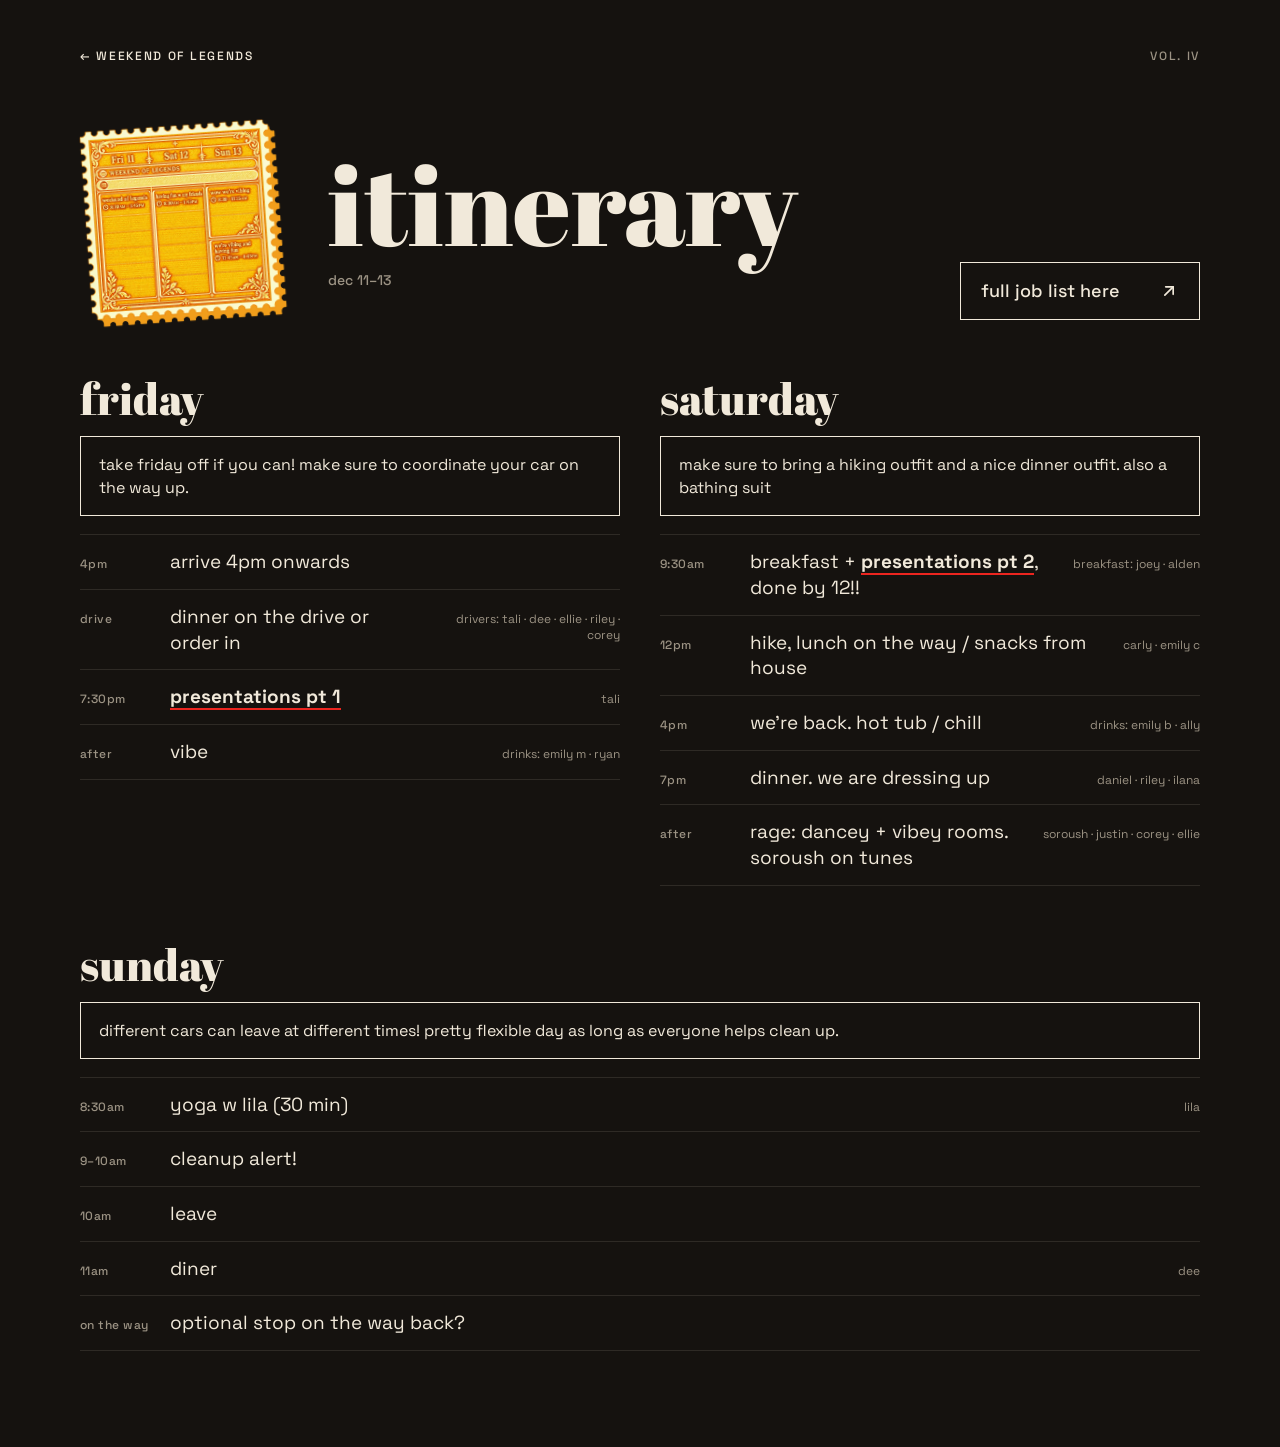
==== itinerary.html @ 61a7b04a "weekend of legends site: home, itinerary, prompt Co-Authored-By: Claude Opus 5.5 <noreply@anthropic." ====
<!doctype html>
<html lang="en">
<head>
<meta charset="utf-8">
<meta name="viewport" content="width=device-width, initial-scale=1">
<title>itinerary · Weekend of Legends</title>
<meta name="description" content="vol. iv · dec 11–13">
<meta property="og:title" content="Weekend of Legends">
<meta property="og:description" content="vol. iv · dec 11–13">
<meta name="theme-color" content="#15120F">
<link rel="icon" href="img/favicon.svg" type="image/svg+xml">
<link rel="preconnect" href="https://fonts.googleapis.com">
<link rel="preconnect" href="https://fonts.gstatic.com" crossorigin>
<link href="https://fonts.googleapis.com/css2?family=Abril+Fatface&family=Space+Grotesk:wght@400;500;600;700&family=Playfair+Display:wght@900&family=IBM+Plex+Mono:wght@500&display=swap" rel="stylesheet">
<link rel="stylesheet" href="styles.css">
</head>
<body>
<main class="page">
  <div class="wrap">
    <div class="topbar"><a class="back" href="index.html"><span>← weekend of legends</span></a><span>vol. iv</span></div>
    <div class="it-head">
      <img src="img/itinerary.webp" alt="" width="200" height="200">
      <div><h1>itinerary</h1><span class="sub">dec 11–13</span></div>
      <a class="box" href="https://app.notion.com/p/237a286248b04c03af60acd6c97fdad2?v=3fe288f46aa381138f2f000caa6b8c9f" target="_blank" rel="noopener">full job list here<svg aria-hidden="true" width="20" height="20" viewBox="0 0 24 24" fill="none" stroke-width="2" stroke-linecap="round" stroke-linejoin="round"><path d="M7 17L17 7"/><path d="M8 7h9v9"/></svg></a>
    </div>
    <div class="days">
    <section class="day">
      <h2>friday</h2>
      <p class="note">take friday off if you can! make sure to coordinate your car on the way up.</p>
      <div class="rows">
        <div class="row"><span class="t">4pm</span><span class="w">arrive 4pm onwards</span><span class="n"></span></div>
        <div class="row"><span class="t">drive</span><span class="w">dinner on the drive or order in</span><span class="n">drivers: tali · dee · ellie · riley · corey</span></div>
        <div class="row"><span class="t">7:30pm</span><span class="w"><a class="u u-red" href="prompt.html">presentations pt 1</a></span><span class="n">tali</span></div>
        <div class="row"><span class="t">after</span><span class="w">vibe</span><span class="n">drinks: emily m · ryan</span></div>
      </div>
    </section>
    <section class="day">
      <h2>saturday</h2>
      <p class="note">make sure to bring a hiking outfit and a nice dinner outfit. also a bathing suit</p>
      <div class="rows">
        <div class="row"><span class="t">9:30am</span><span class="w">breakfast + <a class="u u-red" href="prompt.html">presentations pt 2</a>, done by 12!!</span><span class="n">breakfast: joey · alden</span></div>
        <div class="row"><span class="t">12pm</span><span class="w">hike, lunch on the way / snacks from house</span><span class="n">carly · emily c</span></div>
        <div class="row"><span class="t">4pm</span><span class="w">we're back. hot tub / chill</span><span class="n">drinks: emily b · ally</span></div>
        <div class="row"><span class="t">7pm</span><span class="w">dinner. we are dressing up</span><span class="n">daniel · riley · ilana</span></div>
        <div class="row"><span class="t">after</span><span class="w">rage: dancey + vibey rooms. soroush on tunes</span><span class="n">soroush · justin · corey · ellie</span></div>
      </div>
    </section>
    <section class="day full">
      <h2>sunday</h2>
      <p class="note">different cars can leave at different times! pretty flexible day as long as everyone helps clean up.</p>
      <div class="rows">
        <div class="row"><span class="t">8:30am</span><span class="w">yoga w lila (30 min)</span><span class="n">lila</span></div>
        <div class="row"><span class="t">9–10am</span><span class="w">cleanup alert!</span><span class="n"></span></div>
        <div class="row"><span class="t">10am</span><span class="w">leave</span><span class="n"></span></div>
        <div class="row"><span class="t">11am</span><span class="w">diner</span><span class="n">dee</span></div>
        <div class="row"><span class="t">on the way</span><span class="w">optional stop on the way back?</span><span class="n"></span></div>
      </div>
    </section>
    </div>
  </div>
</main>
</body>
</html>
---- styles.css ----
:root {
  --bg: #15120F;
  --cr: #F1E9DA;
  --mu: #9C9384;
  --ln: #2E2A25;
  --red: #EC251F;
  --red-hi: #F0524A;
  --org: #F47A1F;
  --serif: 'Abril Fatface', Georgia, serif;
  --sans: 'Space Grotesk', system-ui, sans-serif;
  --mono: 'IBM Plex Mono', ui-monospace, monospace;
}

* { box-sizing: border-box; }
html { -webkit-text-size-adjust: 100%; }
body {
  margin: 0;
  background: var(--bg);
  color: var(--cr);
  font-family: var(--sans);
  -webkit-font-smoothing: antialiased;
}
a { color: var(--cr); }
img { display: block; max-width: 100%; height: auto; }

/* ---------- shared bits ---------- */
.eyebrow {
  font-size: 13px; font-weight: 500; letter-spacing: 0.16em;
  text-transform: uppercase; color: var(--mu);
}
.topbar {
  display: flex; justify-content: space-between; align-items: center;
  font-size: 12px; font-weight: 500; letter-spacing: 0.14em;
  text-transform: uppercase; color: var(--mu);
}
.back { text-decoration: none; }
.back:hover span, .back:focus-visible span {
  text-decoration: underline; text-decoration-color: var(--red);
  text-decoration-thickness: 2px; text-underline-offset: 4px;
}
.u {
  font-weight: 700; text-decoration: underline;
  text-decoration-thickness: 1.5px; text-underline-offset: 5px;
}
.u-red { text-decoration-color: var(--red); }
.u-org { text-decoration-color: var(--org); }

/* ---------- home ---------- */
.home-head {
  max-width: 1180px; margin: 0 auto; padding: 64px 32px 24px;
  display: flex; flex-direction: column; align-items: center; gap: 14px;
}
.home-head h1 {
  margin: 0; text-align: center; font-family: var(--serif); font-weight: 400;
  letter-spacing: -0.02em; font-size: clamp(44px, 9vw, 120px); line-height: 0.95;
}

@keyframes drop {
  from { opacity: 0; transform: translateY(-28px) rotate(calc(var(--r) * 3)); }
  to   { opacity: 1; transform: translateY(0) rotate(var(--r)); }
}
.stamps {
  max-width: 1180px; margin: 0 auto; padding: 40px 32px;
  display: flex; flex-wrap: wrap; justify-content: space-around;
  align-items: flex-start; gap: 48px 24px;
}
.st {
  text-decoration: none; display: flex; flex-direction: column;
  align-items: center; gap: 22px; text-align: center;
}
.st img {
  width: 236px; height: 236px;
  transform: rotate(var(--r));
  transition: transform .25s cubic-bezier(.2,.8,.2,1), filter .25s ease;
  animation: drop .6s cubic-bezier(.2,.8,.2,1) backwards;
  animation-delay: var(--d);
}
.st:hover img, .st:focus-visible img {
  transform: rotate(0deg) translate(-3px, -6px) scale(1.04);
  filter: drop-shadow(10px 13px 0 var(--sh));
}
.st:active img { transform: rotate(0deg) scale(.98); }
.st b { font-weight: 700; font-size: 22px; letter-spacing: -0.01em; line-height: 1; }

.links {
  max-width: 1180px; margin: 0 auto; padding: 24px 32px 72px;
  display: flex; flex-direction: column; gap: 32px;
}
.links-head {
  display: flex; align-items: baseline; justify-content: space-between; gap: 16px;
  border-bottom: 1px solid var(--ln); padding-bottom: 12px;
}
.links-head h2 { margin: 0; font-size: 26px; font-weight: 700; letter-spacing: -0.01em; }
.links-head p { margin: 0; font-size: 14px; font-weight: 500; }
.due { color: var(--red); font-weight: 700; }

.pms { display: flex; flex-wrap: wrap; justify-content: space-between; gap: 32px 20px; }
.pm {
  text-decoration: none; display: flex; flex-direction: column;
  align-items: center; gap: 12px; font-size: 14px; font-weight: 500;
}
.pm svg {
  width: 124px; height: 124px; color: var(--ink, var(--cr));
  transform: rotate(var(--r));
  transition: transform .2s cubic-bezier(.2,.8,.2,1), filter .2s ease;
}
.pm:hover svg, .pm:focus-visible svg {
  transform: rotate(0deg) translate(-2px, -4px) scale(1.05);
  filter: drop-shadow(7px 9px 0 var(--sh, var(--mu)));
}
.pm .ring { fill: none; stroke: currentColor; }
.pm .bg { fill: transparent; }
.pm.filled { --ink: var(--bg); --sh: var(--cr); font-weight: 600; }
.pm.filled .bg { fill: var(--red); }

/* ---------- itinerary ---------- */
.page { padding: 48px 32px 96px; }
.wrap { max-width: 1120px; margin: 0 auto; display: flex; flex-direction: column; gap: 56px; }
.it-head { display: flex; flex-wrap: wrap; align-items: center; gap: 24px 48px; }
.it-head img { width: 200px; height: 200px; transform: rotate(-4deg); filter: drop-shadow(6px 7px 0 #F39F1B); }
.it-head h1 { margin: 0; font-family: var(--serif); font-weight: 400; font-size: clamp(64px, 9vw, 112px); line-height: 0.95; }
.it-head .sub { display: block; margin-top: 14px; font-size: 14px; font-weight: 500; color: var(--mu); }
.box {
  margin-left: auto; align-self: flex-end; min-width: 240px;
  border: 1px solid var(--cr); padding: 16px 20px;
  display: flex; justify-content: space-between; align-items: center; gap: 14px;
  font-size: 18px; font-weight: 500; line-height: 1.35; text-decoration: none;
  transition: background-color .15s ease, color .15s ease;
}
.box svg { flex-shrink: 0; stroke: currentColor; }
.box:hover, .box:focus-visible { background: var(--red); color: var(--bg); }

.days { display: grid; grid-template-columns: repeat(2, minmax(0, 1fr)); gap: 56px 40px; align-items: start; }
.days .full { grid-column: 1 / -1; }
.day h2 { margin: 0 0 16px; font-family: var(--serif); font-weight: 400; font-size: 44px; line-height: 1; }
.note { border: 1px solid var(--cr); padding: 16px 18px; margin: 0 0 18px; font-size: 16px; line-height: 1.45; }
.rows { border-bottom: 1px solid var(--ln); }
.row {
  display: grid; grid-template-columns: 76px minmax(0, 1fr) auto;
  grid-template-areas: "t w n"; gap: 14px; align-items: baseline;
  padding: 14px 0; border-top: 1px solid var(--ln);
}
.row .t { grid-area: t; font-size: 12px; font-weight: 500; letter-spacing: 0.04em; color: var(--mu); }
.row .w { grid-area: w; font-size: 19px; line-height: 1.35; }
.row .n { grid-area: n; font-size: 12px; color: var(--mu); text-align: right; max-width: 190px; }

/* ---------- prompt ---------- */
.prompt { position: relative; max-width: 1080px; margin: 0 auto; padding: 64px 72px; min-height: 100vh; display: flex; flex-direction: column; overflow: hidden; }
.prompt .topbar { font-size: 14px; border-bottom: 1px solid var(--ln); padding-bottom: 14px; }
.portrait { position: absolute; top: 92px; right: 52px; width: 290px; height: 290px; transform: rotate(6deg); filter: drop-shadow(7px 8px 0 #3A342D); }
.theme-is { margin-top: 150px; font-size: 16px; font-weight: 500; letter-spacing: 0.16em; text-transform: uppercase; color: var(--mu); }
.prompt h1 { position: relative; margin: 18px 0 0; font-family: var(--serif); font-weight: 400; font-size: 124px; line-height: 0.9; }
.lede { position: relative; margin: 44px 0 0; font-size: 28px; line-height: 1.45; max-width: 780px; }
.lede .u { text-decoration-thickness: 2px; text-underline-offset: 6px; }
.rules { list-style: none; margin: 28px 0 0; padding: 0; display: flex; flex-direction: column; gap: 10px; font-size: 17px; font-weight: 500; }
.rules li::before { content: "✦ "; }
.foot { margin-top: auto; padding-top: 72px; display: flex; justify-content: space-between; align-items: flex-end; gap: 32px; }
.foot .label { font-size: 14px; font-weight: 500; letter-spacing: 0.16em; text-transform: uppercase; color: var(--mu); }
.foot .date { display: block; margin: 10px 0; font-weight: 700; font-size: 64px; letter-spacing: -0.02em; line-height: 1; color: var(--red); }
.foot .file { font-size: 16px; color: var(--mu); }
.sq {
  position: relative; display: flex; flex-direction: column; align-items: center; justify-content: center; gap: 9px;
  width: 176px; height: 176px; flex-shrink: 0; text-decoration: none; transform: rotate(-3deg);
  filter: drop-shadow(5px 6px 0 #2A2520); transition: transform .2s ease;
}
.sq > svg:first-child { position: absolute; inset: 0; width: 100%; height: 100%; }
.sq .sqbg { fill: var(--red); transition: fill .15s ease; }
.sq:hover, .sq:focus-visible { transform: rotate(0deg) scale(1.05); }
.sq:hover .sqbg, .sq:focus-visible .sqbg { fill: var(--red-hi); }
.sq span { position: relative; font-family: var(--serif); font-size: 40px; line-height: 0.95; text-align: center; color: var(--bg); }
.sq .arrow { position: relative; width: 32px; height: 32px; }

/* ---------- phone ---------- */
@media (max-width: 720px) {
  .home-head { padding: 40px 18px 0; gap: 10px; }
  .eyebrow { font-size: 10px; }
  .stamps { flex-direction: column; flex-wrap: nowrap; width: 100%; max-width: 310px; padding: 36px 0 0; gap: 0; }
  .st { width: 150px; gap: 12px; }
  .st:nth-child(odd) { align-self: flex-start; }
  .st:nth-child(even) { align-self: flex-end; margin-top: -48px; }
  .st:nth-child(3) { margin-top: -40px; }
  .st img { width: 122px; height: 122px; }
  .st b { font-size: 18px; }

  .links { padding: 30px 18px 48px; gap: 24px; }
  .links-head { flex-direction: column; align-items: flex-start; gap: 6px; padding-bottom: 10px; }
  .links-head h2 { font-size: 20px; }
  .links-head p { font-size: 12px; }
  .pms { justify-content: center; gap: 26px 0; }
  .pm { width: 33.33%; font-size: 11px; }
  .pm svg { width: 96px; height: 96px; }
  .pm.venmo { order: 3; }
  .pm.filled { order: 2; }
  .pm.car { order: 4; }
  .pm.beds { order: 5; }

  .page { padding: 40px 20px 72px; }
  .wrap { gap: 40px; }
  .topbar { font-size: 10px; }
  .it-head { gap: 18px 20px; }
  .it-head img { width: 110px; height: 110px; filter: drop-shadow(4px 5px 0 #F39F1B); }
  .it-head h1 { font-size: 56px; }
  .it-head .sub { margin-top: 8px; font-size: 12px; }
  .box { margin-left: 0; width: 100%; min-width: 0; font-size: 15px; padding: 14px 16px; }
  .days { grid-template-columns: 1fr; gap: 44px; }
  .day h2 { font-size: 36px; }
  .note { font-size: 14px; padding: 12px 14px; }
  .row { grid-template-columns: 62px minmax(0, 1fr); grid-template-areas: "t w" ". n"; row-gap: 3px; padding: 11px 0; }
  .row .t { font-size: 10px; }
  .row .w { font-size: 16px; }
  .row .n { font-size: 11px; text-align: left; max-width: none; }
  .row .n:empty { display: none; }

  .prompt { padding: 54px 24px 40px; }
  .prompt .topbar { font-size: 10px; padding-bottom: 10px; }
  .portrait { top: 96px; right: 18px; width: 150px; height: 150px; filter: drop-shadow(5px 6px 0 #3A342D); }
  .theme-is { margin-top: 150px; font-size: 11px; }
  .prompt h1 { margin-top: 10px; font-size: 72px; }
  .lede { margin-top: 24px; font-size: 17px; }
  .lede .u { text-decoration-thickness: 1.5px; text-underline-offset: 4px; }
  .rules { margin-top: 18px; gap: 6px; font-size: 13px; }
  .foot { padding-top: 48px; gap: 12px; }
  .foot .label { font-size: 10px; }
  .foot .date { font-size: 30px; line-height: 1.05; margin: 6px 0; }
  .foot .file { font-size: 10px; }
  .sq { width: 118px; height: 118px; gap: 6px; }
  .sq span { font-size: 26px; }
  .sq .arrow { width: 21px; height: 21px; }
}

@media (prefers-reduced-motion: reduce) {
  .st img { animation: none; }
  .st img, .pm svg, .sq, .box { transition: none; }
}

br.m { display: none; }
.foot .file { display: block; }
@media (max-width: 720px) { br.m { display: inline; } .foot .file { font-size: 10px; } }
@media (max-width: 720px) { .home-head h1 { font-size: 44px; max-width: 300px; line-height: 0.98; } }
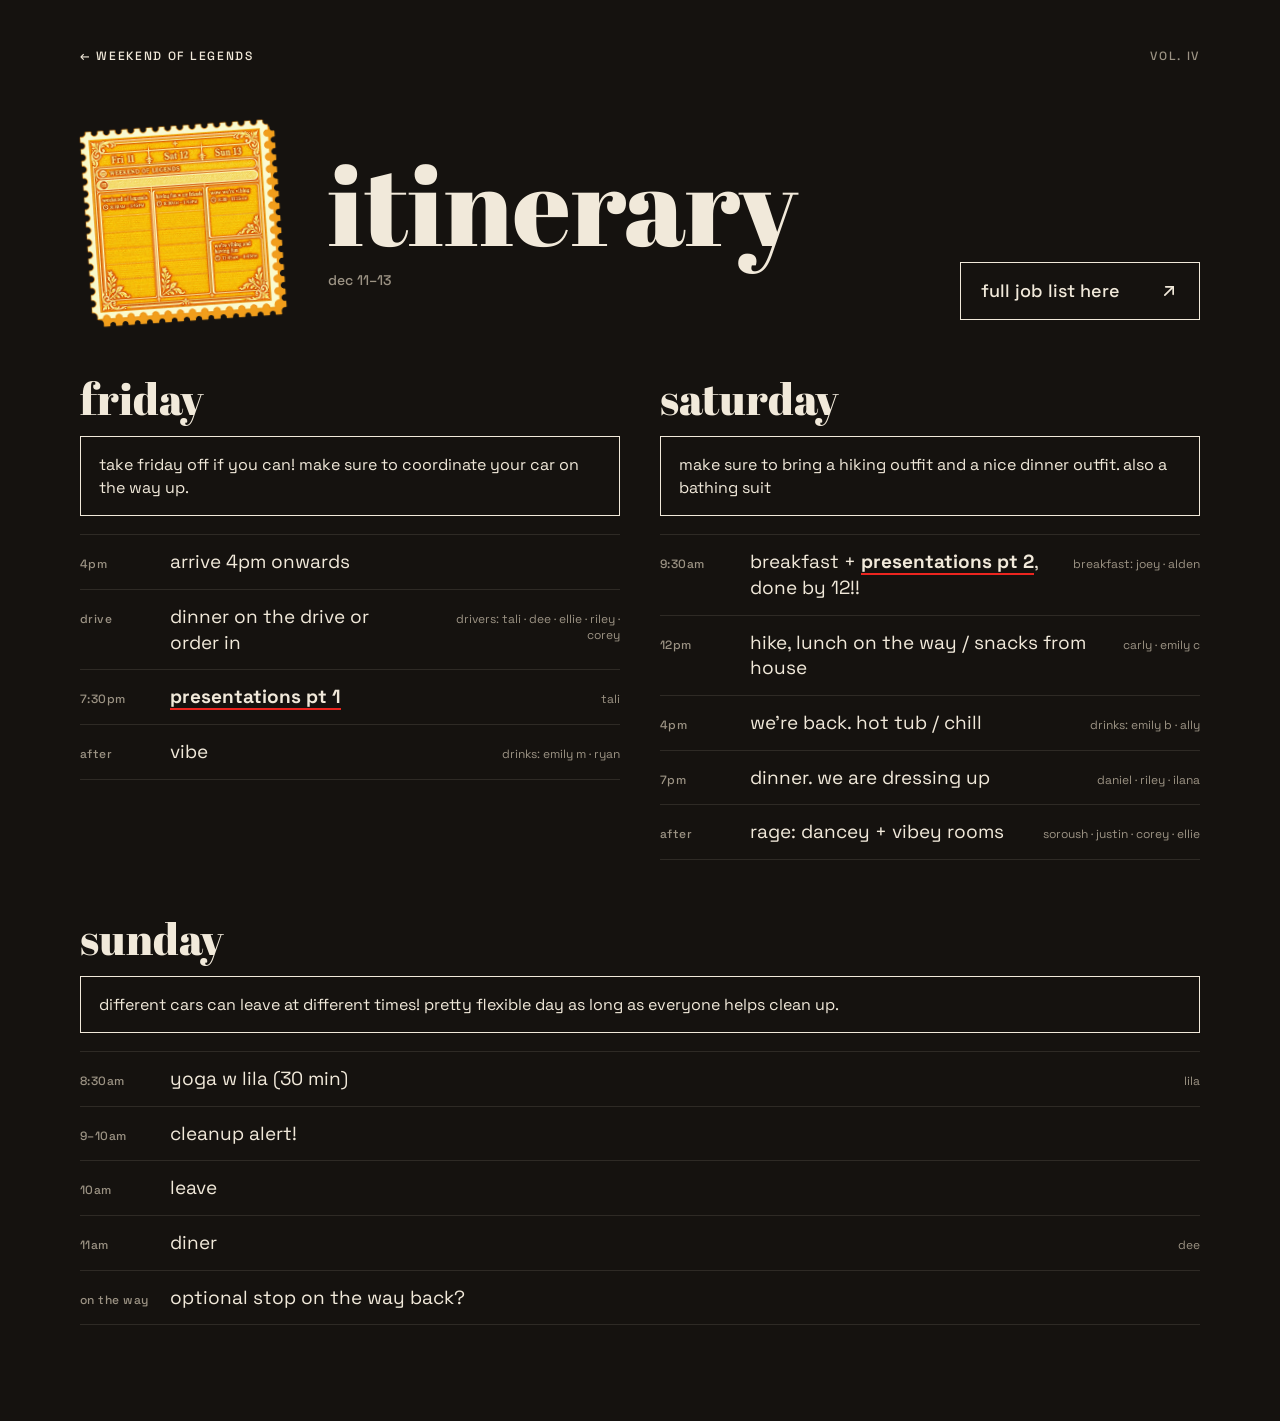
==== commit 6bf5a552: "itinerary: remove 'soroush on tunes' Co-Authored-By: Claude Opus 5.5 <noreply@anthropic.com> Claude-" ====
--- a/itinerary.html
+++ b/itinerary.html
@@ -42,7 +42,7 @@
         <div class="row"><span class="t">12pm</span><span class="w">hike, lunch on the way / snacks from house</span><span class="n">carly · emily c</span></div>
         <div class="row"><span class="t">4pm</span><span class="w">we're back. hot tub / chill</span><span class="n">drinks: emily b · ally</span></div>
         <div class="row"><span class="t">7pm</span><span class="w">dinner. we are dressing up</span><span class="n">daniel · riley · ilana</span></div>
-        <div class="row"><span class="t">after</span><span class="w">rage: dancey + vibey rooms. soroush on tunes</span><span class="n">soroush · justin · corey · ellie</span></div>
+        <div class="row"><span class="t">after</span><span class="w">rage: dancey + vibey rooms</span><span class="n">soroush · justin · corey · ellie</span></div>
       </div>
     </section>
     <section class="day full">
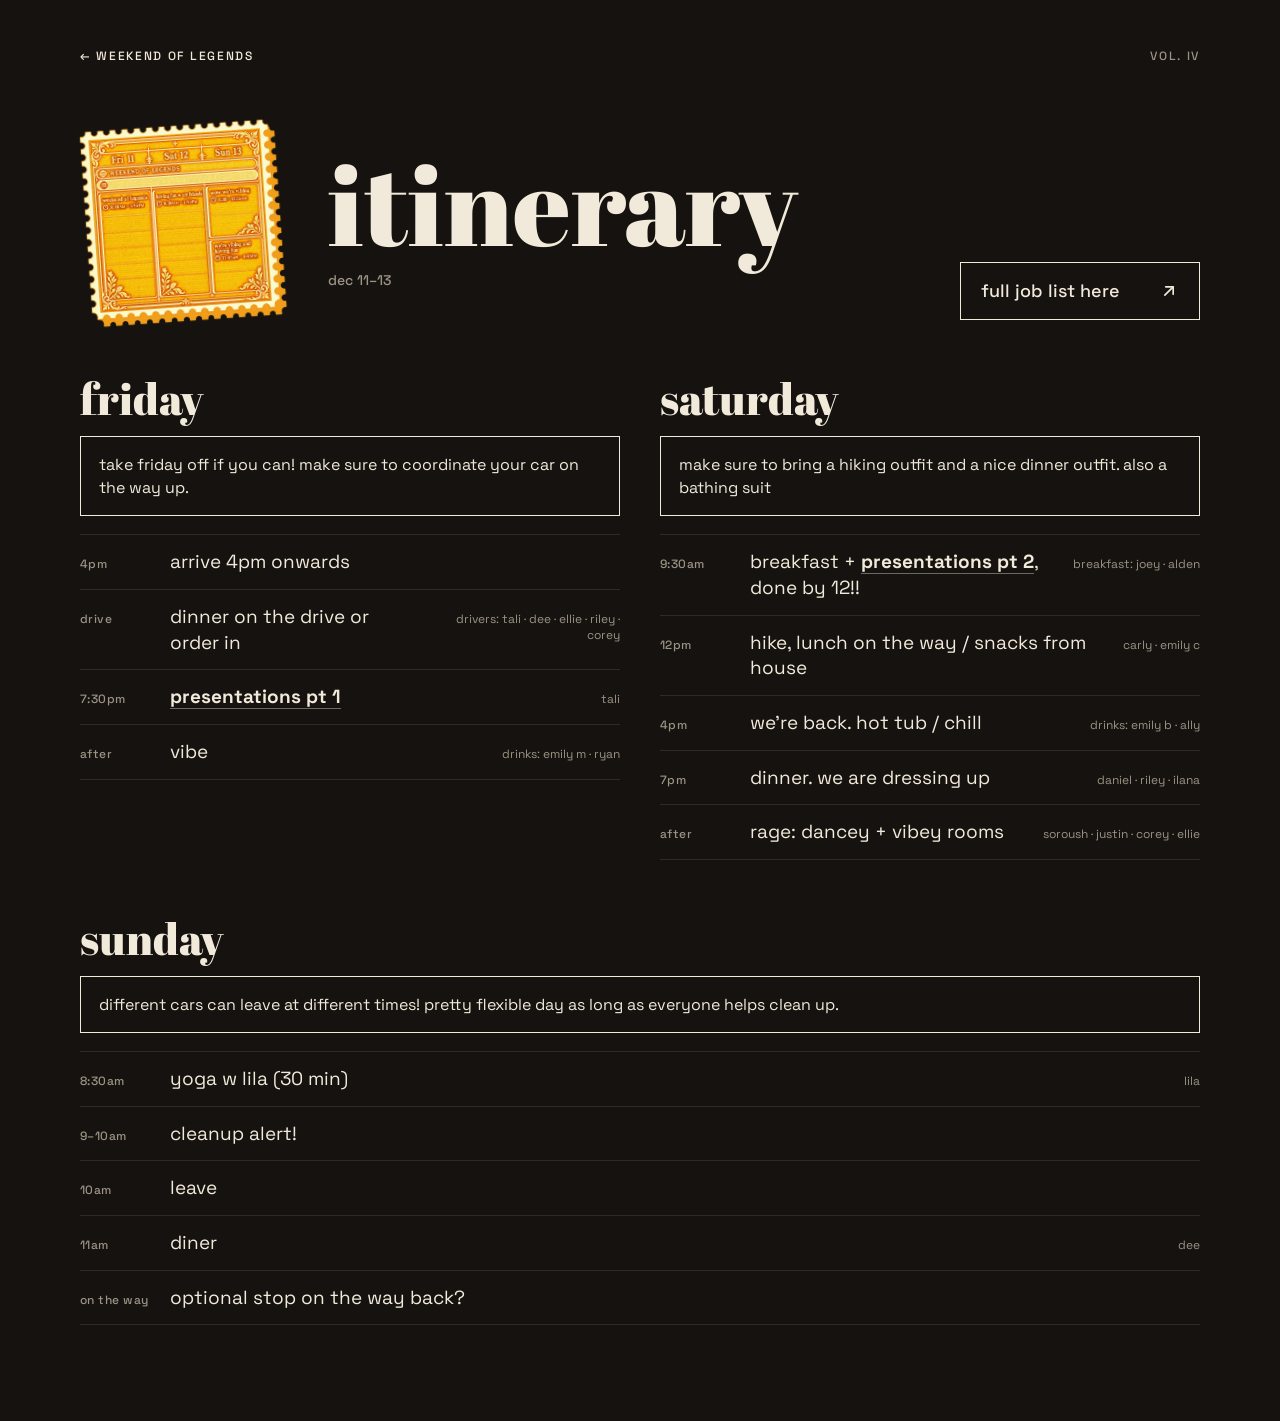
==== commit 0a9acb12: "itinerary: light white underline on presentations links Co-Authored-By: Claude Opus 5.5 <noreply@ant" ====
--- a/itinerary.html
+++ b/itinerary.html
@@ -30,7 +30,7 @@
       <div class="rows">
         <div class="row"><span class="t">4pm</span><span class="w">arrive 4pm onwards</span><span class="n"></span></div>
         <div class="row"><span class="t">drive</span><span class="w">dinner on the drive or order in</span><span class="n">drivers: tali · dee · ellie · riley · corey</span></div>
-        <div class="row"><span class="t">7:30pm</span><span class="w"><a class="u u-red" href="prompt.html">presentations pt 1</a></span><span class="n">tali</span></div>
+        <div class="row"><span class="t">7:30pm</span><span class="w"><a class="u u-lite" href="prompt.html">presentations pt 1</a></span><span class="n">tali</span></div>
         <div class="row"><span class="t">after</span><span class="w">vibe</span><span class="n">drinks: emily m · ryan</span></div>
       </div>
     </section>
@@ -38,7 +38,7 @@
       <h2>saturday</h2>
       <p class="note">make sure to bring a hiking outfit and a nice dinner outfit. also a bathing suit</p>
       <div class="rows">
-        <div class="row"><span class="t">9:30am</span><span class="w">breakfast + <a class="u u-red" href="prompt.html">presentations pt 2</a>, done by 12!!</span><span class="n">breakfast: joey · alden</span></div>
+        <div class="row"><span class="t">9:30am</span><span class="w">breakfast + <a class="u u-lite" href="prompt.html">presentations pt 2</a>, done by 12!!</span><span class="n">breakfast: joey · alden</span></div>
         <div class="row"><span class="t">12pm</span><span class="w">hike, lunch on the way / snacks from house</span><span class="n">carly · emily c</span></div>
         <div class="row"><span class="t">4pm</span><span class="w">we're back. hot tub / chill</span><span class="n">drinks: emily b · ally</span></div>
         <div class="row"><span class="t">7pm</span><span class="w">dinner. we are dressing up</span><span class="n">daniel · riley · ilana</span></div>
--- a/styles.css
+++ b/styles.css
@@ -90,7 +90,7 @@
   display: flex; align-items: baseline; justify-content: space-between; gap: 16px;
   border-bottom: 1px solid var(--ln); padding-bottom: 12px;
 }
-.links-head h2 { margin: 0; font-size: 26px; font-weight: 700; letter-spacing: -0.01em; }
+.links-head h2 { margin: 0; font-size: 14px; font-weight: 600; }
 .links-head p { margin: 0; font-size: 14px; font-weight: 500; }
 .due { color: var(--red); font-weight: 700; }
 
@@ -183,8 +183,8 @@
   .st b { font-size: 18px; }
 
   .links { padding: 30px 18px 48px; gap: 24px; }
-  .links-head { flex-direction: column; align-items: flex-start; gap: 6px; padding-bottom: 10px; }
-  .links-head h2 { font-size: 20px; }
+  .links-head { gap: 10px; padding-bottom: 10px; }
+  .links-head h2 { font-size: 12px; }
   .links-head p { font-size: 12px; }
   .pms { justify-content: center; gap: 26px 0; }
   .pm { width: 33.33%; font-size: 11px; }
@@ -237,3 +237,4 @@
 .foot .file { display: block; }
 @media (max-width: 720px) { br.m { display: inline; } .foot .file { font-size: 10px; } }
 @media (max-width: 720px) { .home-head h1 { font-size: 44px; max-width: 300px; line-height: 0.98; } }
+.u-lite { text-decoration-color: rgba(241, 233, 218, 0.4); text-decoration-thickness: 1px; }
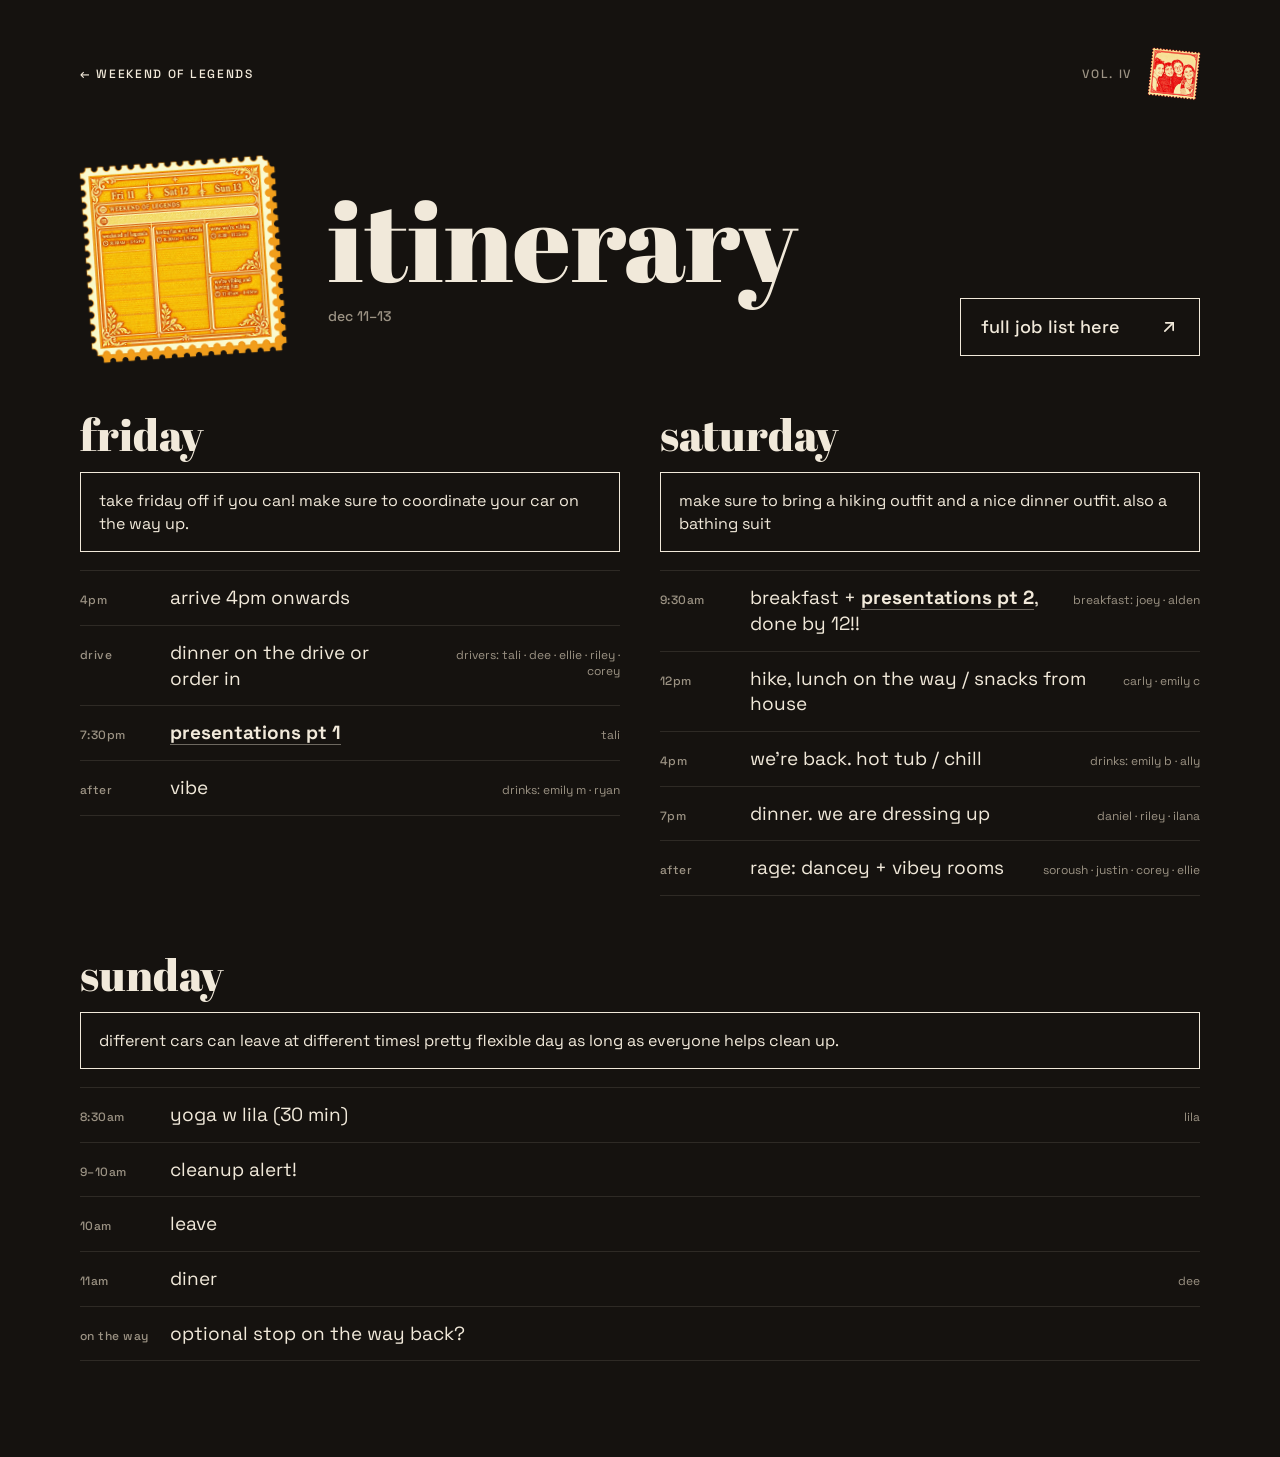
==== commit 616f31cc: "smaller home title on web; mini home stamp top right on inner pages Co-Authored-By: Claude Opus 5.5 " ====
--- a/itinerary.html
+++ b/itinerary.html
@@ -17,7 +17,7 @@
 <body>
 <main class="page">
   <div class="wrap">
-    <div class="topbar"><a class="back" href="index.html"><span>← weekend of legends</span></a><span>vol. iv</span></div>
+    <div class="topbar"><a class="back" href="index.html"><span>← weekend of legends</span></a><span class="tb-right"><span>vol. iv</span><a class="home-stamp" href="index.html" aria-label="back to home"><img src="img/players.webp" alt="" width="52" height="52"></a></span></div>
     <div class="it-head">
       <img src="img/itinerary.webp" alt="" width="200" height="200">
       <div><h1>itinerary</h1><span class="sub">dec 11–13</span></div>
--- a/styles.css
+++ b/styles.css
@@ -52,7 +52,7 @@
 }
 .home-head h1 {
   margin: 0; text-align: center; font-family: var(--serif); font-weight: 400;
-  letter-spacing: -0.02em; font-size: clamp(44px, 9vw, 120px); line-height: 0.95;
+  letter-spacing: -0.02em; font-size: clamp(44px, 6vw, 80px); line-height: 0.95;
 }
 
 @keyframes drop {
@@ -147,7 +147,7 @@
 /* ---------- prompt ---------- */
 .prompt { position: relative; max-width: 1080px; margin: 0 auto; padding: 64px 72px; min-height: 100vh; display: flex; flex-direction: column; overflow: hidden; }
 .prompt .topbar { font-size: 14px; border-bottom: 1px solid var(--ln); padding-bottom: 14px; }
-.portrait { position: absolute; top: 92px; right: 52px; width: 290px; height: 290px; transform: rotate(6deg); filter: drop-shadow(7px 8px 0 #3A342D); }
+.portrait { position: absolute; top: 132px; right: 52px; width: 290px; height: 290px; transform: rotate(6deg); filter: drop-shadow(7px 8px 0 #3A342D); }
 .theme-is { margin-top: 150px; font-size: 16px; font-weight: 500; letter-spacing: 0.16em; text-transform: uppercase; color: var(--mu); }
 .prompt h1 { position: relative; margin: 18px 0 0; font-family: var(--serif); font-weight: 400; font-size: 124px; line-height: 0.9; }
 .lede { position: relative; margin: 44px 0 0; font-size: 28px; line-height: 1.45; max-width: 780px; }
@@ -213,7 +213,7 @@
 
   .prompt { padding: 54px 24px 40px; }
   .prompt .topbar { font-size: 10px; padding-bottom: 10px; }
-  .portrait { top: 96px; right: 18px; width: 150px; height: 150px; filter: drop-shadow(5px 6px 0 #3A342D); }
+  .portrait { top: 116px; right: 18px; width: 150px; height: 150px; filter: drop-shadow(5px 6px 0 #3A342D); }
   .theme-is { margin-top: 150px; font-size: 11px; }
   .prompt h1 { margin-top: 10px; font-size: 72px; }
   .lede { margin-top: 24px; font-size: 17px; }
@@ -238,3 +238,8 @@
 @media (max-width: 720px) { br.m { display: inline; } .foot .file { font-size: 10px; } }
 @media (max-width: 720px) { .home-head h1 { font-size: 44px; max-width: 300px; line-height: 0.98; } }
 .u-lite { text-decoration-color: rgba(241, 233, 218, 0.4); text-decoration-thickness: 1px; }
+
+.tb-right { display: flex; align-items: center; gap: 16px; }
+.home-stamp img { width: 52px; height: 52px; transform: rotate(6deg); transition: transform .2s cubic-bezier(.2,.8,.2,1), filter .2s ease; }
+.home-stamp:hover img, .home-stamp:focus-visible img { transform: rotate(0deg) translate(-2px, -3px) scale(1.06); filter: drop-shadow(4px 5px 0 #EC251F); }
+@media (max-width: 720px) { .tb-right { gap: 12px; } .home-stamp img { width: 40px; height: 40px; } }
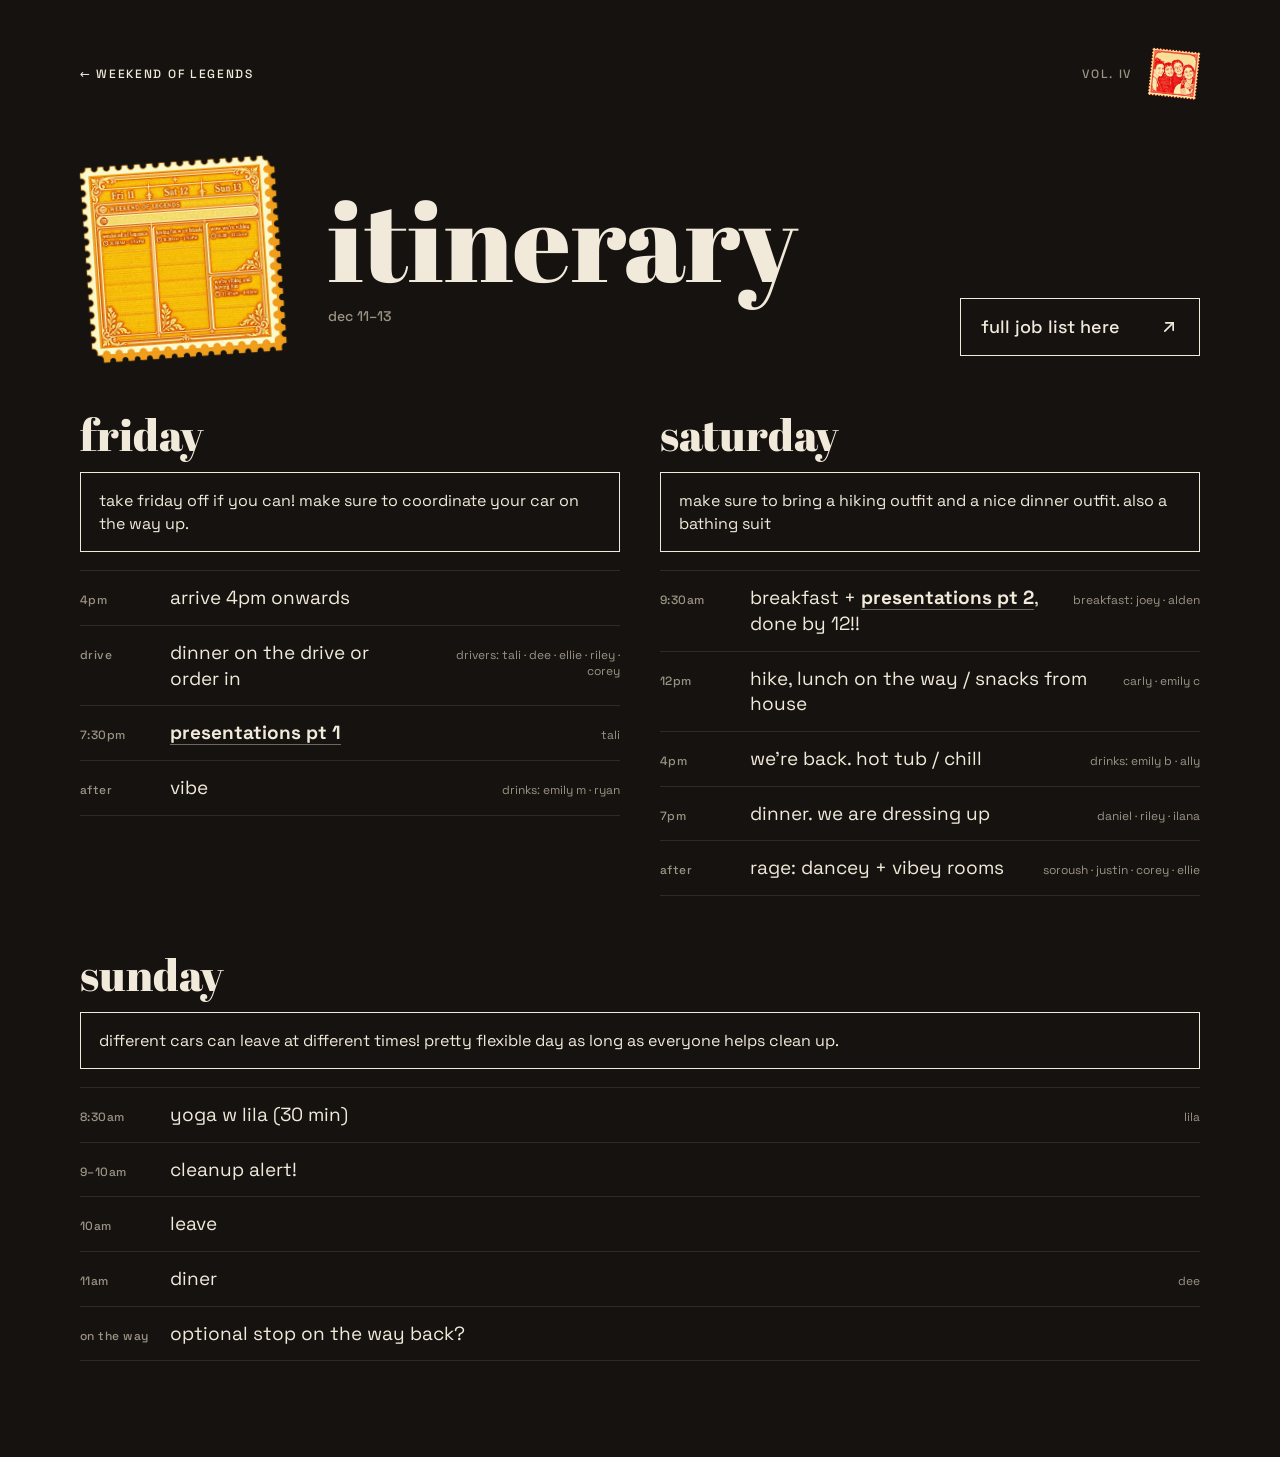
==== commit 374b65f6: "self-host fonts; submit on prompt page is a plain button Co-Authored-By: Claude Opus 5.5 <noreply@an" ====
--- a/itinerary.html
+++ b/itinerary.html
@@ -9,9 +9,6 @@
 <meta property="og:description" content="vol. iv · dec 11–13">
 <meta name="theme-color" content="#15120F">
 <link rel="icon" href="img/favicon.svg" type="image/svg+xml">
-<link rel="preconnect" href="https://fonts.googleapis.com">
-<link rel="preconnect" href="https://fonts.gstatic.com" crossorigin>
-<link href="https://fonts.googleapis.com/css2?family=Abril+Fatface&family=Space+Grotesk:wght@400;500;600;700&family=Playfair+Display:wght@900&family=IBM+Plex+Mono:wght@500&display=swap" rel="stylesheet">
 <link rel="stylesheet" href="styles.css">
 </head>
 <body>
--- a/styles.css
+++ b/styles.css
@@ -1,3 +1,11 @@
+@font-face { font-family: 'Abril Fatface'; font-style: normal; font-weight: 400; font-display: swap; src: url('fonts/abril-fatface-latin-400-normal.woff2') format('woff2'); }
+@font-face { font-family: 'Space Grotesk'; font-style: normal; font-weight: 400; font-display: swap; src: url('fonts/space-grotesk-latin-400-normal.woff2') format('woff2'); }
+@font-face { font-family: 'Space Grotesk'; font-style: normal; font-weight: 500; font-display: swap; src: url('fonts/space-grotesk-latin-500-normal.woff2') format('woff2'); }
+@font-face { font-family: 'Space Grotesk'; font-style: normal; font-weight: 600; font-display: swap; src: url('fonts/space-grotesk-latin-600-normal.woff2') format('woff2'); }
+@font-face { font-family: 'Space Grotesk'; font-style: normal; font-weight: 700; font-display: swap; src: url('fonts/space-grotesk-latin-700-normal.woff2') format('woff2'); }
+@font-face { font-family: 'IBM Plex Mono'; font-style: normal; font-weight: 500; font-display: swap; src: url('fonts/ibm-plex-mono-latin-500-normal.woff2') format('woff2'); }
+@font-face { font-family: 'Playfair Display'; font-style: normal; font-weight: 900; font-display: swap; src: url('fonts/playfair-display-latin-900-normal.woff2') format('woff2'); }
+
 :root {
   --bg: #15120F;
   --cr: #F1E9DA;
@@ -158,17 +166,14 @@
 .foot .label { font-size: 14px; font-weight: 500; letter-spacing: 0.16em; text-transform: uppercase; color: var(--mu); }
 .foot .date { display: block; margin: 10px 0; font-weight: 700; font-size: 64px; letter-spacing: -0.02em; line-height: 1; color: var(--red); }
 .foot .file { font-size: 16px; color: var(--mu); }
-.sq {
-  position: relative; display: flex; flex-direction: column; align-items: center; justify-content: center; gap: 9px;
-  width: 176px; height: 176px; flex-shrink: 0; text-decoration: none; transform: rotate(-3deg);
-  filter: drop-shadow(5px 6px 0 #2A2520); transition: transform .2s ease;
-}
-.sq > svg:first-child { position: absolute; inset: 0; width: 100%; height: 100%; }
-.sq .sqbg { fill: var(--red); transition: fill .15s ease; }
-.sq:hover, .sq:focus-visible { transform: rotate(0deg) scale(1.05); }
-.sq:hover .sqbg, .sq:focus-visible .sqbg { fill: var(--red-hi); }
-.sq span { position: relative; font-family: var(--serif); font-size: 40px; line-height: 0.95; text-align: center; color: var(--bg); }
-.sq .arrow { position: relative; width: 32px; height: 32px; }
+.btn {
+  display: inline-flex; align-items: center; gap: 12px; flex-shrink: 0;
+  background: var(--red); color: var(--bg); text-decoration: none;
+  font-weight: 700; font-size: 22px; letter-spacing: -0.01em;
+  padding: 18px 26px; transition: background-color .15s ease, transform .15s ease;
+}
+.btn svg { width: 22px; height: 22px; stroke: currentColor; }
+.btn:hover, .btn:focus-visible { background: var(--red-hi); transform: translate(-1px, -2px); }
 
 /* ---------- phone ---------- */
 @media (max-width: 720px) {
@@ -223,14 +228,13 @@
   .foot .label { font-size: 10px; }
   .foot .date { font-size: 30px; line-height: 1.05; margin: 6px 0; }
   .foot .file { font-size: 10px; }
-  .sq { width: 118px; height: 118px; gap: 6px; }
-  .sq span { font-size: 26px; }
-  .sq .arrow { width: 21px; height: 21px; }
+  .btn { font-size: 16px; padding: 13px 16px; gap: 8px; }
+  .btn svg { width: 16px; height: 16px; }
 }
 
 @media (prefers-reduced-motion: reduce) {
   .st img { animation: none; }
-  .st img, .pm svg, .sq, .box { transition: none; }
+  .st img, .pm svg, .btn, .box { transition: none; }
 }
 
 br.m { display: none; }
